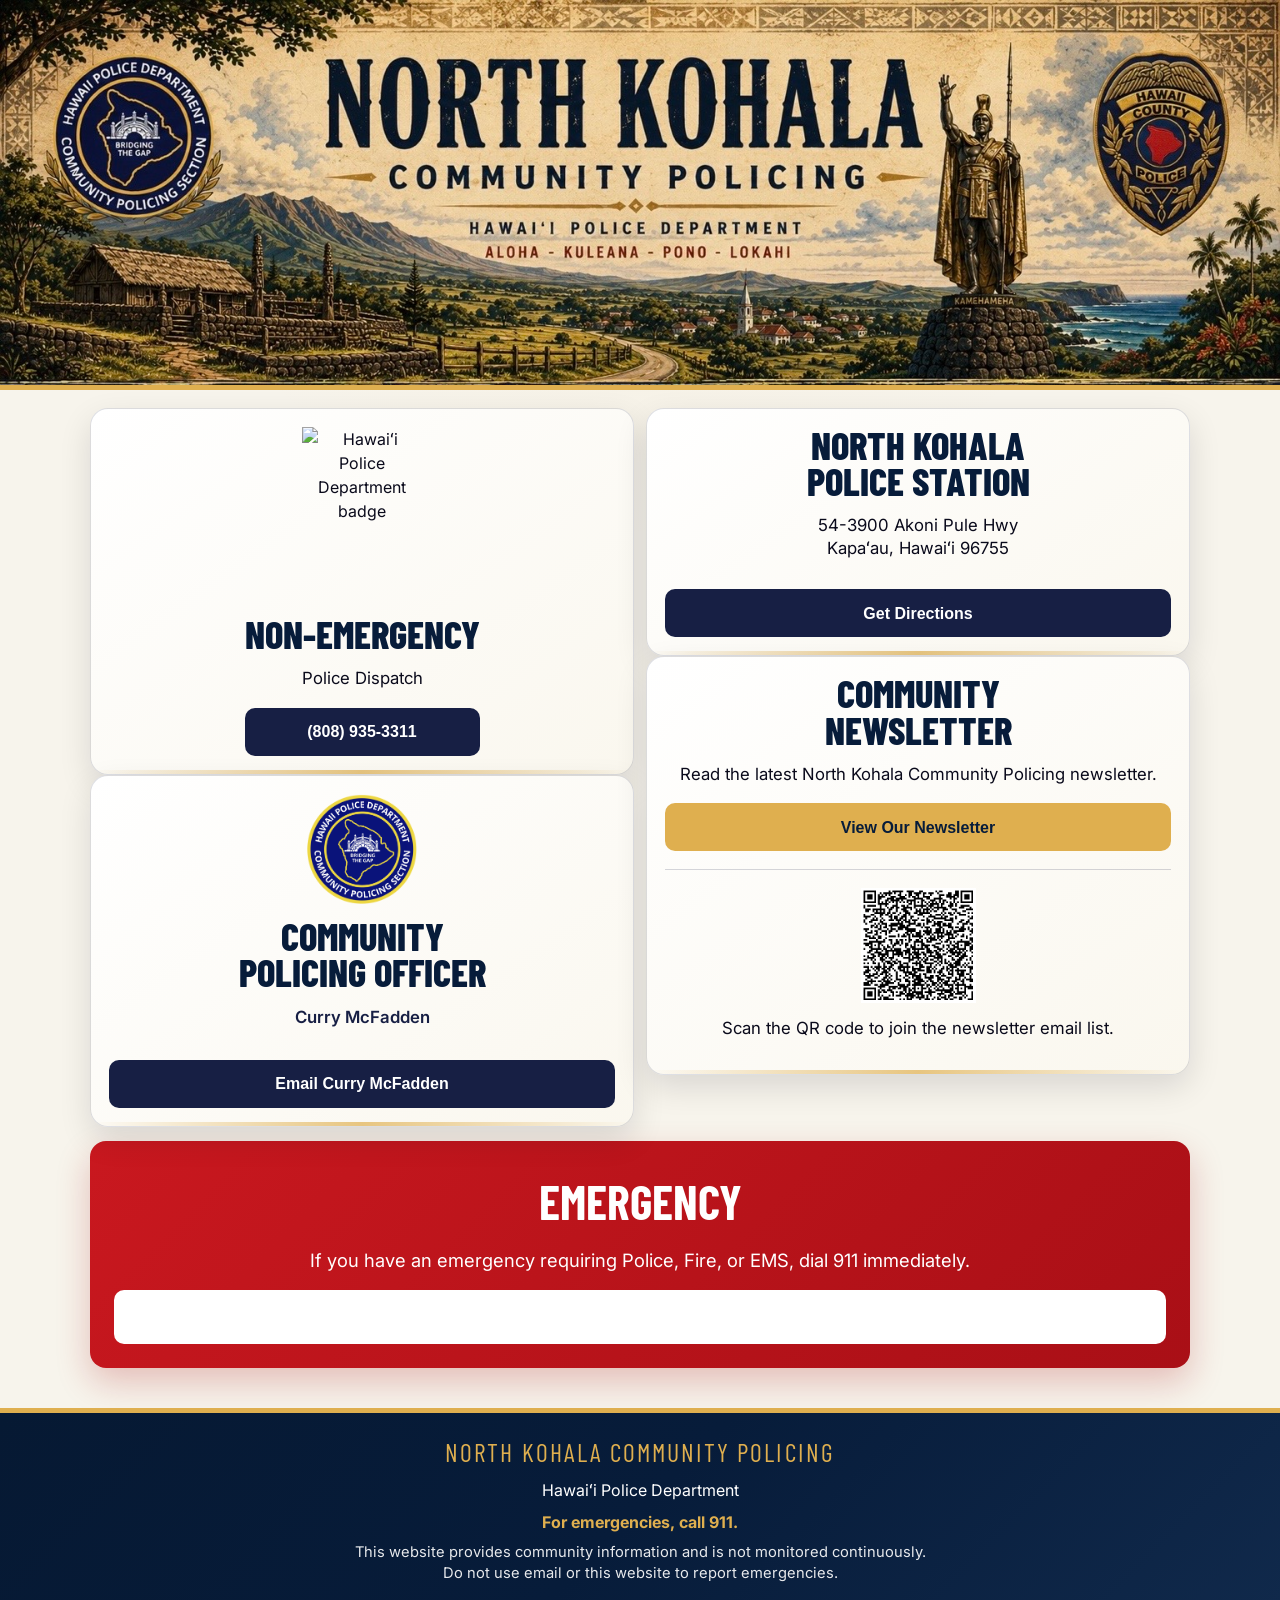
==== index.html @ f9454032 "Update index.html" ====
<!DOCTYPE html>
<html lang="en">
<head>
  <meta charset="UTF-8">

  <meta
    name="viewport"
    content="width=device-width, initial-scale=1"
  >

  <title>North Kohala Community Policing</title>

  <meta
    name="description"
    content="North Kohala Community Policing contact information, station directions, newsletter access, and community resources."
  >

  <link rel="preconnect" href="https://fonts.googleapis.com">
  <link rel="preconnect" href="https://fonts.gstatic.com" crossorigin>

  <link
    href="https://fonts.googleapis.com/css2?family=Barlow+Condensed:wght@600;700;800&family=Inter:wght@400;500;600;700;800&display=swap"
    rel="stylesheet"
  >

  <link rel="stylesheet" href="styles.css?v=5">
</head>

<body>

  <header class="site-header">
    <img
      class="banner"
      src="assets/Banner.jpeg"
      alt="North Kohala Community Policing banner"
    >
  </header>


  <main class="page-shell">

    <section
  class="information-grid"
  aria-label="North Kohala Community Policing resources"
>

  <div class="card-column">

    <article class="resource-card non-emergency-card">

      <div class="badge-column">
        <img
          class="police-badge"
          src="assets/badge.png"
          alt="Hawaiʻi Police Department badge"
        >
      </div>

      <div class="card-content">
        <h1>Non-Emergency</h1>

        <p class="card-subtitle">
          Police Dispatch
        </p>

        <a
          class="action-button navy-button"
          href="tel:+18089353311"
          aria-label="Call police dispatch at 808-935-3311"
        >
          <span>(808) 935-3311</span>
        </a>
      </div>

    </article>


    <article class="resource-card officer-card">

      <div class="officer-layout">

        <img
          class="community-logo"
          src="assets/CP LOGO.png"
          alt="Hawaiʻi Police Department Community Policing Section logo"
        >

        <div class="officer-copy">
          <h2>
            Community<br>
            Policing Officer
          </h2>

          <p class="officer-name">
            Curry McFadden
          </p>
        </div>

      </div>

      <a
        class="action-button navy-button officer-button"
        href="mailto:curry.mcfadden@hawaiipolice.gov"
      >
        <span class="button-icon" aria-hidden="true">✉</span>
        <span>Email Curry McFadden</span>
      </a>

    </article>

  </div>


  <div class="card-column">

    <article class="resource-card station-card">

      <div class="card-content centered-content">
        <h2>
          North Kohala<br>
          Police Station
        </h2>

        <address class="station-address">
          54-3900 Akoni Pule Hwy<br>
          Kapaʻau, Hawaiʻi 96755
        </address>

        <a
          class="action-button navy-button"
          href="https://maps.google.com/?q=54-3900+Akoni+Pule+Highway+Kapaau+HI+96755"
          target="_blank"
          rel="noopener noreferrer"
        >
          <span>Get Directions</span>
        </a>
      </div>

    </article>


    <article class="resource-card newsletter-card">

      <div class="card-content">
        <h2>
          Community<br>
          Newsletter
        </h2>

        <p>
          Read the latest North Kohala Community Policing newsletter.
        </p>

        <a
          class="action-button gold-button"
          href="https://canva.link/9jl9fqub5xuz5e1"
          target="_blank"
          rel="noopener noreferrer"
        >
          <span>View Our Newsletter</span>
        </a>

        <div class="newsletter-divider"></div>

        <div class="signup-row">

          <img
            class="qr-code"
            src="assets/BREVO signup QR Code.png"
            alt="QR code to join the North Kohala Community Policing newsletter email list"
          >

          <p class="signup-text">
            Scan the QR code to join the newsletter email list.
          </p>

        </div>

      </article>

    </section>


    <section class="emergency-panel" aria-labelledby="emergency-heading">

      <div class="siren-symbol" aria-hidden="true">
        🚨
      </div>

      <div class="emergency-copy">
        <h2 id="emergency-heading">Emergency</h2>

        <p>
          If you have an emergency requiring Police, Fire, or EMS,
          dial 911 immediately.
        </p>
      </div>

      <a
        class="call-911-button"
        href="tel:911"
        aria-label="Call 911"
      >
        <span>Call 911</span>
      </a>

    </section>

  </main>


  <footer class="site-footer">

    <p class="footer-heading">
      North Kohala Community Policing
    </p>

    <p>
      Hawaiʻi Police Department
    </p>

    <p class="footer-emergency">
      For emergencies, call 911.
    </p>

    <p class="footer-disclaimer">
      This website provides community information and is not monitored
      continuously.<br>
      Do not use email or this website to report emergencies.
    </p>

  </footer>

</body>
</html>
---- styles.css ----
:root {
  --ink: #0a0a1b;
  --navy: #171f44;
  --deep-navy: #071c3a;
  --gold: #dfaf4f;
  --brown: #7b471a;
  --blue: #5770b2;
  --cream: #f7f4ec;
  --card: #fffdf8;
  --white: #ffffff;
  --red: #c9181f;
  --red-dark: #a90f16;
  --border: rgba(23,31,68,.14);
  --shadow: 0 12px 32px rgba(10,10,27,.12);
}

*{
  margin:0;
  padding:0;
  box-sizing:border-box;
}

html{
  scroll-behavior:smooth;
}

body{
  min-width:320px;
  background:
    radial-gradient(circle at top,
      rgba(223,175,79,.09),
      transparent 34rem),
    var(--cream);
  color:var(--ink);
  font-family:"Inter",Arial,sans-serif;
  line-height:1.5;
}

img{
  display:block;
  max-width:100%;
  height:auto;
}

a{
  color:inherit;
}

.site-header{
  width:100%;
  background:var(--cream);
  border-bottom:5px solid var(--gold);
}

.banner{
  width:100%;
  display:block;
}

.page-shell{
  width:min(1180px,calc(100% - 48px));
  margin:40px auto;
}

.information-grid{
  display:grid;
  grid-template-columns:repeat(2,minmax(0,1fr));
  gap:24px;
}

.resource-card{
  position:relative;
  overflow:hidden;
  min-height:330px;
  padding:34px;
  background:linear-gradient(
      145deg,
      rgba(255,255,255,.98),
      rgba(250,247,238,.98));
  border:1px solid var(--border);
  border-radius:18px;
  box-shadow:var(--shadow);
}

.resource-card::after{
  content:"";
  position:absolute;
  left:0;
  right:0;
  bottom:0;
  height:4px;
  background:linear-gradient(
      90deg,
      transparent,
      rgba(223,175,79,.7),
      transparent);
}

.resource-card h1,
.resource-card h2{
  color:var(--deep-navy);
  font-family:"Barlow Condensed",Impact,sans-serif;
  font-size:clamp(2.2rem,4vw,3.2rem);
  font-weight:800;
  line-height:.95;
  margin-bottom:18px;
  text-transform:uppercase;
}

.resource-card p,
.resource-card address{
  font-size:1.15rem;
}

.resource-card address{
  font-style:normal;
  margin-bottom:24px;
}

.card-subtitle{
  font-size:1.25rem;
  margin-bottom:22px;
}

a.action-button{
  display:flex;
  align-items:center;
  justify-content:center;
  gap:12px;
  min-height:60px;
  padding:14px 24px;
  border-radius:12px;
  text-decoration:none;
  font-family:"Barlow Condensed",Impact,sans-serif;
  font-size:1.45rem;
  font-weight:700;
  text-transform:uppercase;
  transition:.18s;
}

a.action-button:hover{
  transform:translateY(-2px);
}

.navy-button{
  background:linear-gradient(
      180deg,
      var(--navy),
      var(--deep-navy));
  color:white;
}

.gold-button{
  background:linear-gradient(
      180deg,
      #ecc35e,
      var(--gold));
  color:var(--deep-navy);
}.non-emergency-card{
  display:grid;
  grid-template-columns:minmax(130px,.85fr) minmax(210px,1.35fr);
  gap:30px;
  align-items:center;
}

.badge-column{
  display:flex;
  justify-content:center;
  align-items:center;
}

.police-badge{
  width:100%;
  max-height:240px;
  object-fit:contain;
}

.centered-content{
  display:flex;
  flex-direction:column;
  justify-content:center;
  align-items:center;
  text-align:center;
  height:100%;
}

.station-card .action-button{
  width:min(100%,330px);
  margin:auto;
}

.newsletter-card p{
  margin-bottom:20px;
}

.newsletter-divider{
  margin:24px 0;
  border-top:1px solid rgba(23,31,68,.18);
}

.signup-row{
  display:grid;
  grid-template-columns:130px 1fr;
  gap:20px;
  align-items:center;
}

.qr-code{
  width:130px;
  height:auto;
}

.signup-text{
  margin:0;
  font-size:1rem!important;
}

.officer-card{
  display:flex;
  flex-direction:column;
  justify-content:space-between;
}

.officer-layout{
  display:grid;
  grid-template-columns:150px 1fr;
  gap:24px;
  align-items:center;
}

.community-logo{
  width:100%;
  max-height:210px;
  object-fit:contain;
}

.officer-name{
  color:var(--navy);
  font-size:1.45rem!important;
  font-weight:600;
}

.officer-button{
  margin-top:28px;
}

.emergency-panel{
  margin-top:26px;
  padding:30px 36px;
  display:grid;
  grid-template-columns:110px 1fr 230px;
  gap:28px;
  align-items:center;
  background:linear-gradient(
      135deg,
      var(--red),
      var(--red-dark));
  color:white;
  border-radius:18px;
  box-shadow:0 14px 34px rgba(169,15,22,.24);
}

.siren-symbol{
  display:flex;
  align-items:center;
  justify-content:center;
  font-size:4.5rem;
}

.emergency-copy h2{
  font-family:"Barlow Condensed",Impact,sans-serif;
  font-size:3rem;
  text-transform:uppercase;
  margin-bottom:10px;
}

.emergency-copy p{
  font-size:1.15rem;
}

a.call-911-button{
  display:flex;
  align-items:center;
  justify-content:center;
  min-height:78px;
  border-radius:12px;
  background:white;
  color:var(--red-dark);
  text-decoration:none;
  font-family:"Barlow Condensed",Impact,sans-serif;
  font-size:2rem;
  font-weight:800;
  text-transform:uppercase;
  transition:.18s;
}

a.call-911-button:hover{
  transform:translateY(-2px);
}

.site-footer{
  margin-top:40px;
  padding:34px 20px;
  text-align:center;
  color:white;
  background:linear-gradient(
      135deg,
      #061933,
      var(--deep-navy),
      #10294b);
  border-top:5px solid var(--gold);
}

.footer-heading{
  color:var(--gold);
  font-family:"Barlow Condensed",Impact,sans-serif;
  font-size:1.6rem;
  letter-spacing:.08em;
  text-transform:uppercase;
}

.footer-emergency{
  color:var(--gold);
  font-weight:700;
  margin-top:8px;
}

.footer-disclaimer{
  margin-top:12px;
  max-width:760px;
  margin-left:auto;
  margin-right:auto;
  font-size:.92rem;
  opacity:.9;
}@media (max-width:900px){

  .page-shell{
    width:min(94%,720px);
    margin:28px auto;
  }

  .information-grid{
    grid-template-columns:1fr;
  }

  .resource-card{
    min-height:auto;
  }

  .emergency-panel{
    grid-template-columns:90px 1fr;
    gap:20px;
  }

  a.call-911-button{
    grid-column:1/-1;
  }

}

@media (max-width:600px){

  .site-header{
    border-bottom-width:4px;
  }

  .page-shell{
    width:calc(100% - 28px);
    margin:18px auto;
  }

  .information-grid{
    gap:16px;
  }

  .resource-card{
    padding:22px 18px;
    border-radius:15px;
  }

  .resource-card h1,
  .resource-card h2{
    font-size:2.2rem;
  }

  .resource-card p,
  .resource-card address{
    font-size:1rem;
  }

  .non-emergency-card{
    grid-template-columns:105px 1fr;
    gap:16px;
  }

  .police-badge{
    max-height:170px;
  }

  .officer-layout{
    grid-template-columns:115px 1fr;
    gap:18px;
  }

  .community-logo{
    max-height:145px;
  }

  a.action-button{
    min-height:54px;
    font-size:1.25rem;
    padding:14px 16px;
  }

  .signup-row{
    grid-template-columns:105px 1fr;
    gap:16px;
  }

  .qr-code{
    width:105px;
  }

  .emergency-panel{
    padding:22px 18px;
    border-radius:15px;
    grid-template-columns:64px 1fr;
    gap:16px;
  }

  .siren-symbol{
    font-size:3rem;
  }

  .emergency-copy h2{
    font-size:2.5rem;
  }

  .emergency-copy p{
    font-size:1rem;
  }

  a.call-911-button{
    min-height:66px;
    font-size:1.7rem;
  }

}

@media (max-width:410px){

  .non-emergency-card,
  .officer-layout{
    grid-template-columns:1fr;
    text-align:center;
  }

  .badge-column{
    justify-content:center;
  }

  .police-badge{
    width:145px;
    max-height:180px;
    margin:auto;
  }

  .community-logo{
    width:140px;
    margin:auto;
  }

  .signup-row{
    grid-template-columns:92px 1fr;
  }

  .qr-code{
    width:92px;
  }

}/* FINAL LAYOUT OVERRIDE */

.page-shell {
  width: min(1100px, calc(100% - 24px)) !important;
  margin: 18px auto 24px !important;
}

.information-grid {
  display: grid !important;
  grid-template-columns: repeat(2, minmax(0, 1fr)) !important;
  gap: 12px !important;
}

.information-grid > article {
  min-height: 0 !important;
  padding: 18px !important;
  border: 1px solid rgba(23, 31, 68, 0.16) !important;
  border-radius: 16px !important;
  background: #fffdf8 !important;
  box-shadow: 0 8px 22px rgba(10, 10, 27, 0.1) !important;
  overflow: hidden !important;
}

.information-grid h1,
.information-grid h2 {
  font-size: clamp(1.55rem, 5vw, 2.4rem) !important;
  line-height: 1 !important;
  margin-bottom: 14px !important;
}

.information-grid p,
.information-grid address {
  font-size: clamp(0.88rem, 2.8vw, 1.05rem) !important;
}

/* Police badge */

img[src="assets/badge.png"] {
  width: 120px !important;
  max-width: 100% !important;
  height: 145px !important;
  object-fit: contain !important;
  margin: 0 auto 14px !important;
}

/* Community Policing logo */

img[src="assets/CP LOGO.png"] {
  width: 135px !important;
  max-width: 100% !important;
  height: 135px !important;
  object-fit: contain !important;
  margin: 0 auto 14px !important;
}

/* Newsletter QR code */

img[src="assets/BREVO signup QR Code.png"] {
  width: 115px !important;
  max-width: 100% !important;
  height: 115px !important;
  object-fit: contain !important;
  margin: 14px auto !important;
}

/* Turn every resource link into a button */

.information-grid a[href^="tel:"],
.information-grid a[href^="mailto:"],
.information-grid a[href*="maps.google"],
.information-grid a[href*="canva.link"] {
  display: flex !important;
  align-items: center !important;
  justify-content: center !important;
  width: 100% !important;
  min-height: 48px !important;
  margin-top: 14px !important;
  padding: 10px 12px !important;
  border-radius: 10px !important;
  background: #171f44 !important;
  color: #ffffff !important;
  font-family: Arial, sans-serif !important;
  font-size: clamp(0.82rem, 2.8vw, 1rem) !important;
  font-weight: 700 !important;
  line-height: 1.1 !important;
  text-align: center !important;
  text-decoration: none !important;
  text-transform: none !important;
}

/* Newsletter button in gold */

.information-grid a[href*="canva.link"] {
  background: #dfaf4f !important;
  color: #071c3a !important;
}

/* Keep content centered within the smaller cards */

.non-emergency-card,
.station-card,
.newsletter-card,
.officer-card {
  display: flex !important;
  flex-direction: column !important;
  justify-content: space-between !important;
  text-align: center !important;
}

.badge-column,
.officer-layout,
.signup-row {
  display: block !important;
}

/* Emergency panel remains full width at the bottom */

.emergency-panel {
  display: grid !important;
  grid-template-columns: 52px minmax(0, 1fr) !important;
  gap: 12px !important;
  margin-top: 14px !important;
  padding: 18px !important;
  border-radius: 16px !important;
  background: linear-gradient(135deg, #c9181f, #a90f16) !important;
  color: #ffffff !important;
}

.emergency-panel a[href="tel:911"] {
  grid-column: 1 / -1 !important;
  display: flex !important;
  align-items: center !important;
  justify-content: center !important;
  min-height: 54px !important;
  padding: 12px !important;
  border-radius: 10px !important;
  background: #ffffff !important;
  color: #a90f16 !important;
  font-size: 1.3rem !important;
  font-weight: 800 !important;
  text-decoration: none !important;
}

.siren-symbol {
  font-size: 2.4rem !important;
}

/* Prevent cards from becoming one wide column on phones */

@media (max-width: 600px) {
  .information-grid {
    grid-template-columns: repeat(2, minmax(0, 1fr)) !important;
  }

  .information-grid > article {
    padding: 14px 10px !important;
  }

  img[src="assets/badge.png"] {
    width: 100px !important;
    height: 125px !important;
  }

  img[src="assets/CP LOGO.png"] {
    width: 105px !important;
    height: 105px !important;
  }

  img[src="assets/BREVO signup QR Code.png"] {
    width: 95px !important;
    height: 95px !important;
  }
}/* MINOR CARD CLEANUP */

/* Remove the phone and direction-dot icons */
.non-emergency-card .button-icon,
.station-card .button-icon {
  display: none !important;
}

/* Allow the two right-side cards to shrink to their content */
.station-card,
.officer-card {
  align-self: start !important;
  min-height: 0 !important;
  height: auto !important;
}

/* Tighten the police-station card */
.station-card {
  justify-content: flex-start !important;
}

.station-card .centered-content {
  height: auto !important;
  justify-content: flex-start !important;
}

.station-card .action-button {
  margin-top: 18px !important;
}

/* Remove the large gap above the email button */
.officer-card {
  justify-content: flex-start !important;
}

.officer-button {
  margin-top: 22px !important;
}/* INDEPENDENT CARD HEIGHTS */

.information-grid {
  align-items: start !important;
}

.non-emergency-card {
  grid-column: 1 !important;
  grid-row: 1 !important;
}

.station-card {
  grid-column: 2 !important;
  grid-row: 1 !important;
}

.officer-card {
  grid-column: 1 !important;
  grid-row: 2 !important;
}

.newsletter-card {
  grid-column: 2 !important;
  grid-row: 2 !important;
}/* ---------- FINAL POLISH ---------- */

/* Tighten overall spacing */
.page-shell{
    margin-top:18px !important;
    margin-bottom:18px !important;
}

.card-column{
    gap:10px !important;
}

/* Cards */
.resource-card{
    padding:18px !important;
    border-radius:18px !important;
}

/* Headings */
.resource-card h1,
.resource-card h2{
    margin-bottom:14px !important;
    line-height:.95 !important;
}

.card-subtitle,
.resource-card p,
.resource-card address{
    margin-bottom:16px !important;
}

/* Police badge */
.police-badge{
    max-height:165px !important;
    margin-bottom:12px !important;
}

/* Community policing logo */
.community-logo{
    max-height:110px !important;
    margin-bottom:10px !important;
}

/* Officer card */
.officer-layout{
    gap:12px !important;
}

.officer-name{
    margin-top:8px !important;
}

.officer-button{
    margin-top:16px !important;
}

/* Newsletter */
.newsletter-divider{
    margin:18px 0 !important;
}

.qr-code{
    width:96px !important;
}

.signup-row{
    gap:12px !important;
}

.signup-text{
    font-size:.9rem !important;
    line-height:1.35 !important;
}

/* Buttons */
.action-button{
    min-height:46px !important;
    border-radius:14px !important;
}

.button-icon{
    display:none !important;
}

/* Emergency section */
.siren-symbol{
    display:none !important;
}

.emergency-panel{
    grid-template-columns:1fr !important;
    gap:16px !important;
    padding:24px !important;
}

.emergency-copy{
    text-align:center;
}

.call-911-button{
    justify-content:center !important;
}

.call-911-button span:first-child{
    display:none !important;
}

/* Footer */
.site-footer{
    padding:20px 20px 22px !important;
}

.footer-heading{
    margin-bottom:6px !important;
}

.footer-disclaimer{
    margin-top:8px !important;
    line-height:1.45 !important;
}

.station-address{
    max-width:220px;
    margin:0 auto 22px;
    line-height:1.35;
}
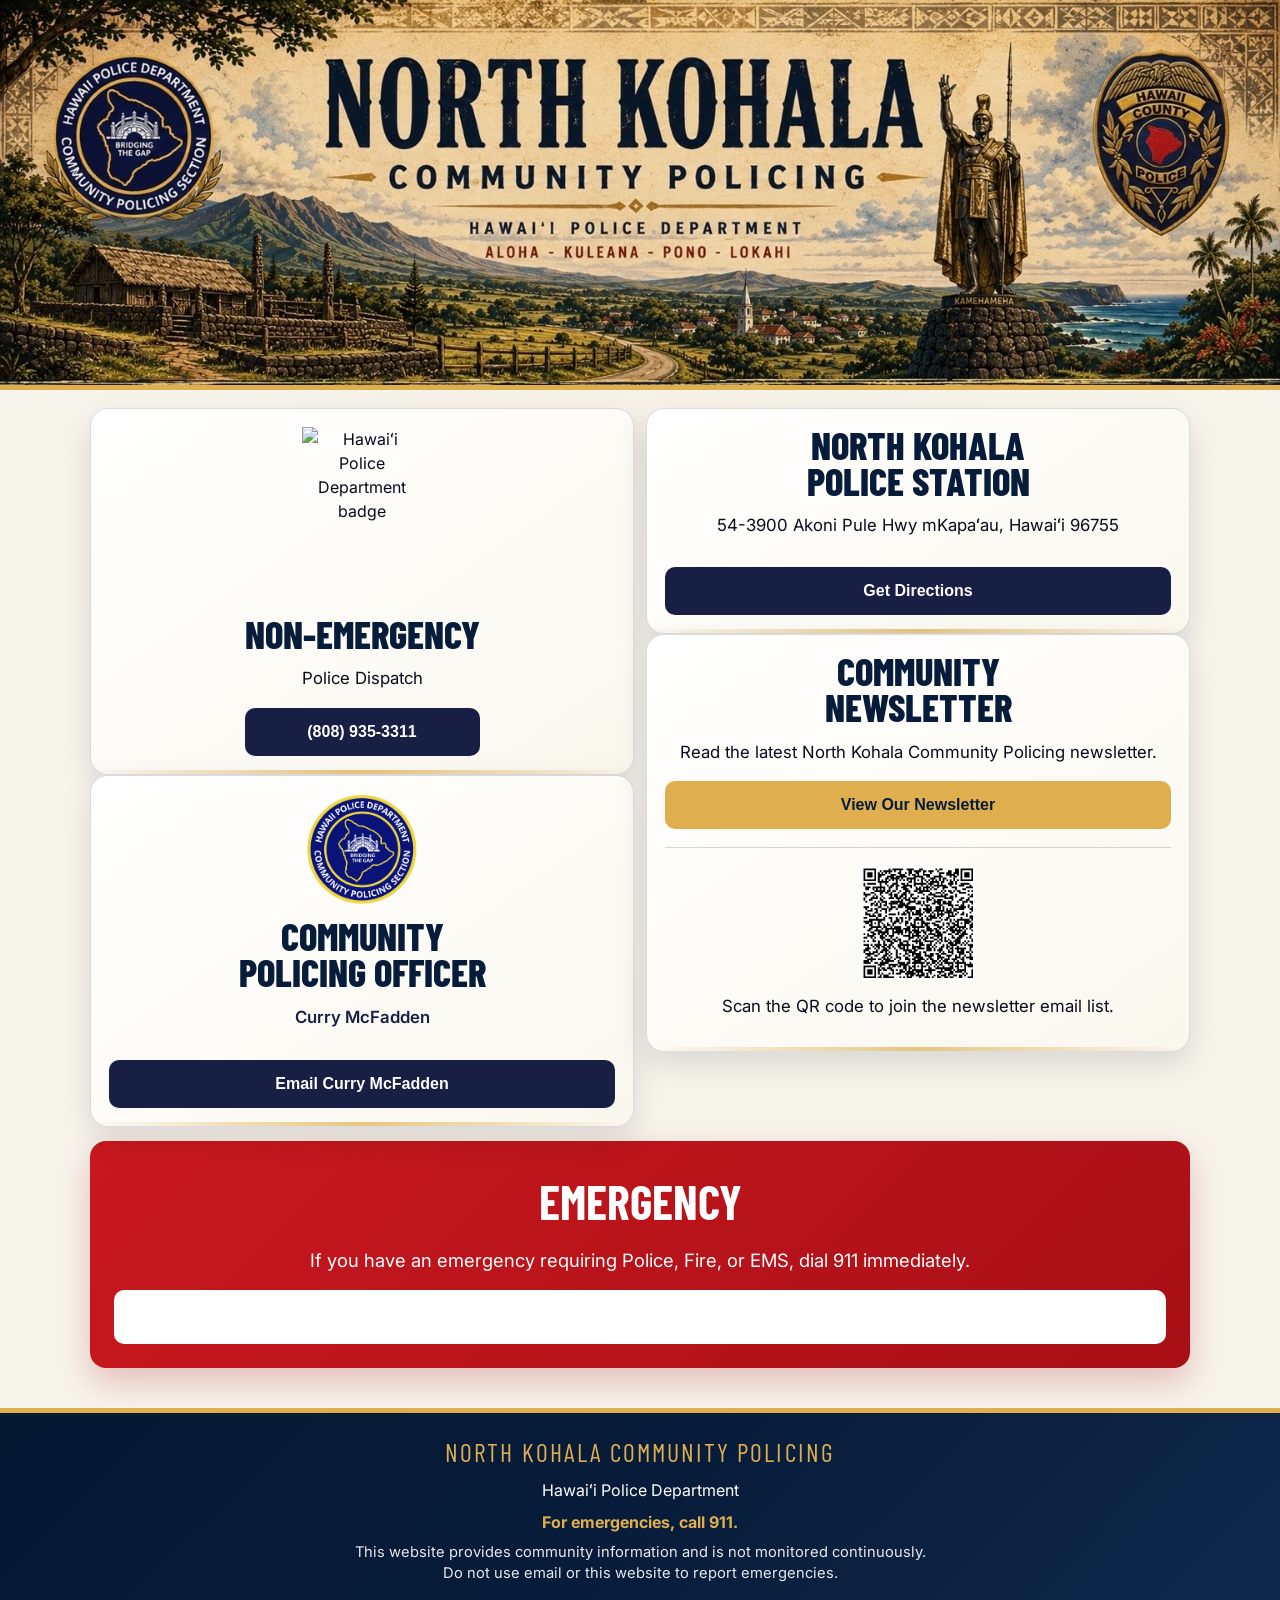
==== commit ca37e08c: "Update index.html" ====
--- a/index.html
+++ b/index.html
@@ -122,8 +122,8 @@
         </h2>
 
         <address class="station-address">
-          54-3900 Akoni Pule Hwy<br>
-          Kapaʻau, Hawaiʻi 96755
+          <span class="address-line">54-3900 Akoni Pule Hwy</span>
+           m<span class="address-line">Kapaʻau, Hawaiʻi 96755</span>
         </address>
 
         <a
--- a/styles.css
+++ b/styles.css
@@ -832,8 +832,11 @@
     line-height:1.45 !important;
 }
 
-.station-address{
-    max-width:220px;
-    margin:0 auto 22px;
-    line-height:1.35;
+.station-address {
+    width: 100%;
+    max-width: none;
+    margin: 0 auto 18px;
+    font-size: 0.88rem;
+    line-height: 1.35;
+    white-space: nowrap;
 }
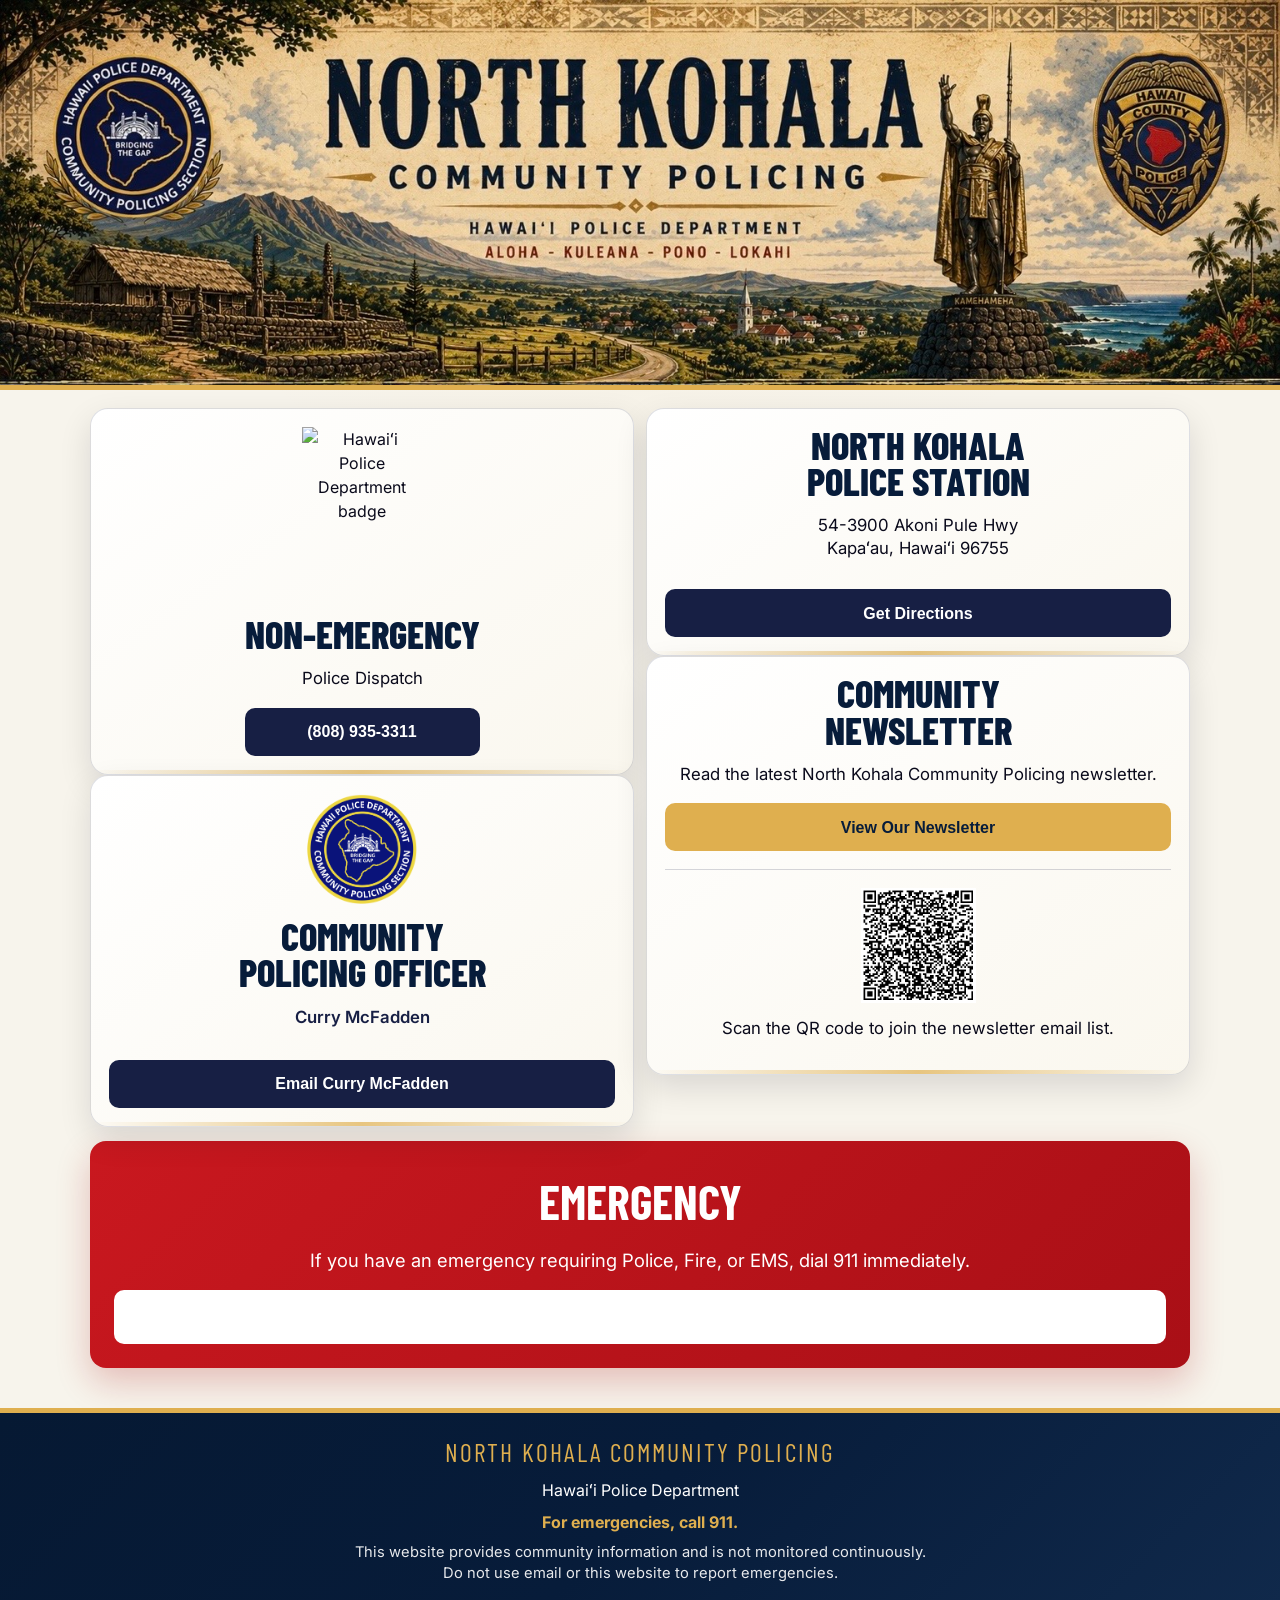
==== commit 81cf78cf: "Update index.html" ====
--- a/index.html
+++ b/index.html
@@ -123,7 +123,7 @@
 
         <address class="station-address">
           <span class="address-line">54-3900 Akoni Pule Hwy</span>
-           m<span class="address-line">Kapaʻau, Hawaiʻi 96755</span>
+          <span class="address-line">Kapaʻau, Hawaiʻi 96755</span>
         </address>
 
         <a
--- a/styles.css
+++ b/styles.css
@@ -833,10 +833,15 @@
 }
 
 .station-address {
-    width: 100%;
-    max-width: none;
-    margin: 0 auto 18px;
-    font-size: 0.88rem;
-    line-height: 1.35;
-    white-space: nowrap;
+  width: 100% !important;
+  max-width: none !important;
+  margin: 0 auto 18px !important;
+  font-size: 0.88rem !important;
+  line-height: 1.35 !important;
+  text-align: center !important;
+}
+
+.station-address .address-line {
+  display: block !important;
+  white-space: nowrap !important;
 }
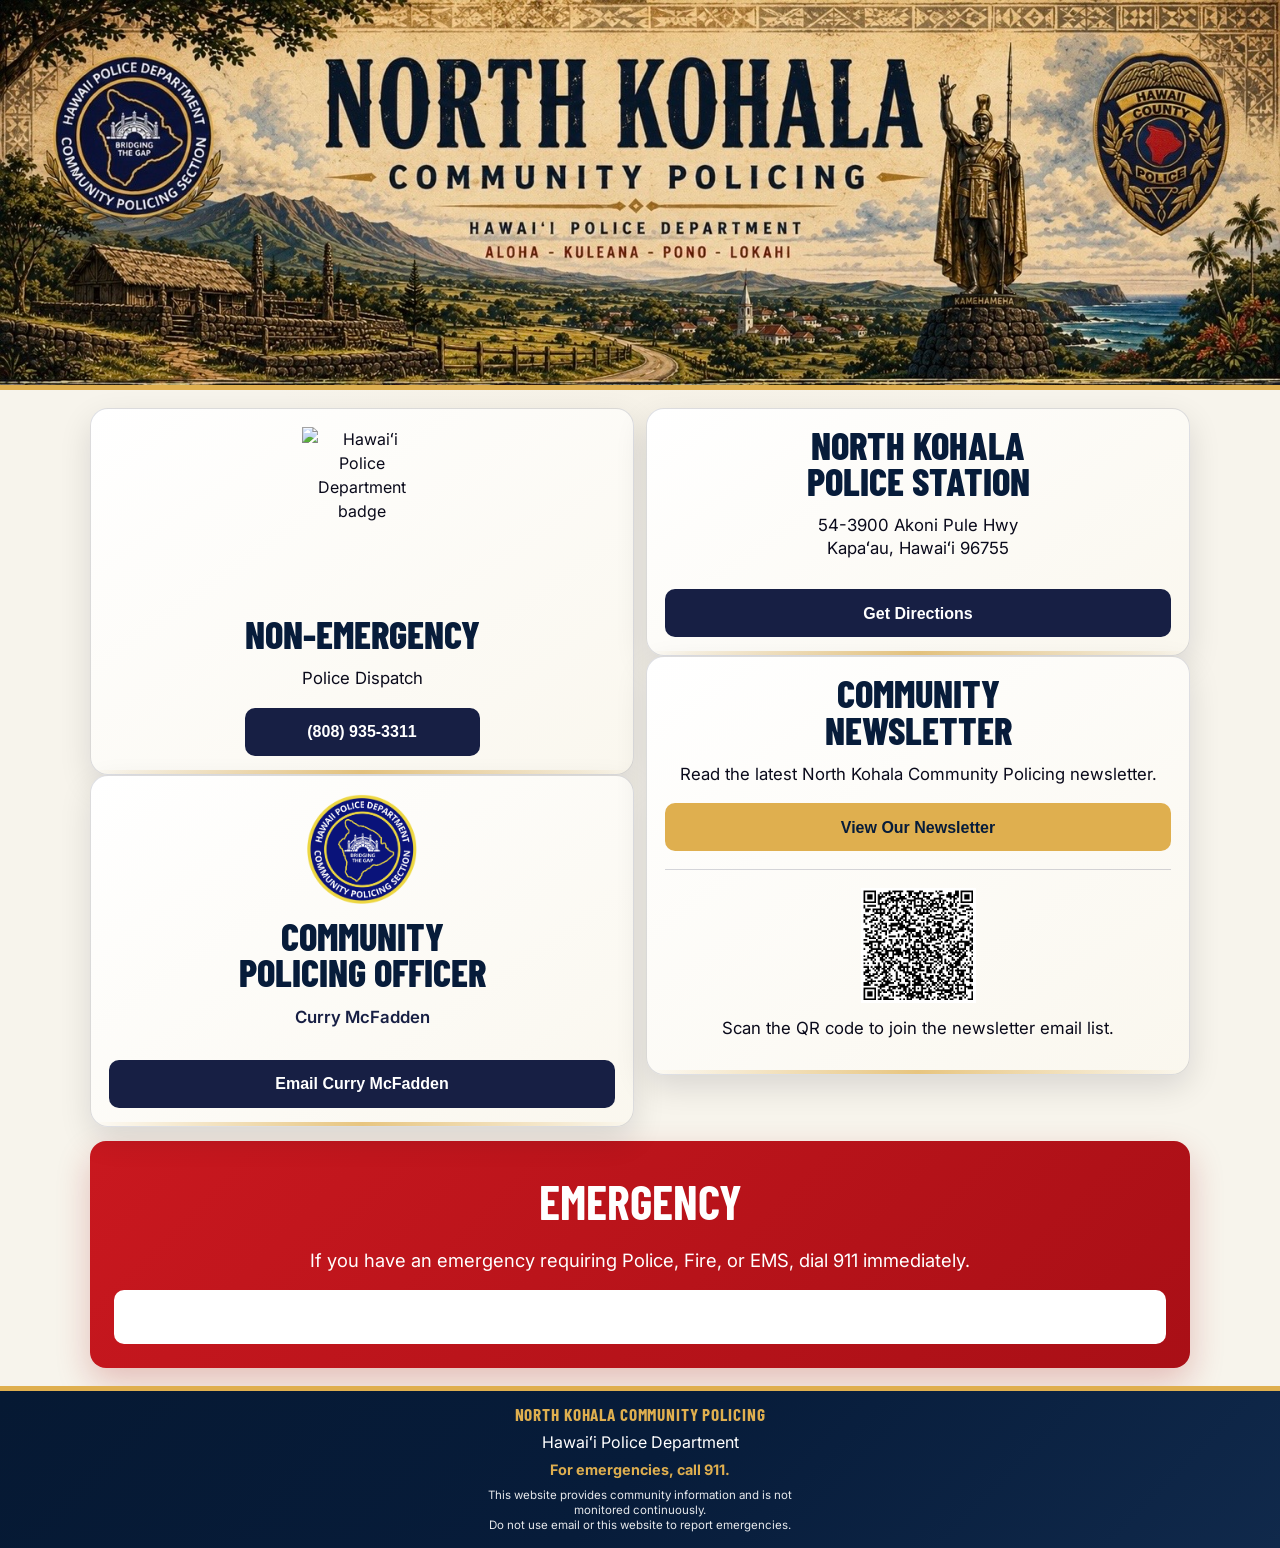
==== commit 7e1ea4e9: "Update index.html" ====
--- a/index.html
+++ b/index.html
@@ -23,7 +23,7 @@
     rel="stylesheet"
   >
 
-  <link rel="stylesheet" href="styles.css?v=5">
+  <link rel="stylesheet" href="styles.css?v=7">
 </head>
 
 <body>
--- a/styles.css
+++ b/styles.css
@@ -64,7 +64,7 @@
 
 .information-grid{
   display:grid;
-  grid-template-columns:repeat(2,minmax(0,1fr));
+  grid-template-columns: 0.9fr 1.1fr;
   gap:24px;
 }
 
@@ -298,41 +298,48 @@
   transform:translateY(-2px);
 }
 
-.site-footer{
-  margin-top:40px;
-  padding:34px 20px;
-  text-align:center;
-  color:white;
-  background:linear-gradient(
+.site-footer {
+  background:
+    linear-gradient(
       135deg,
       #061933,
       var(--deep-navy),
-      #10294b);
-  border-top:5px solid var(--gold);
-}
-
-.footer-heading{
-  color:var(--gold);
-  font-family:"Barlow Condensed",Impact,sans-serif;
-  font-size:1.6rem;
-  letter-spacing:.08em;
-  text-transform:uppercase;
-}
-
-.footer-emergency{
-  color:var(--gold);
-  font-weight:700;
-  margin-top:8px;
-}
-
-.footer-disclaimer{
-  margin-top:12px;
-  max-width:760px;
-  margin-left:auto;
-  margin-right:auto;
-  font-size:.92rem;
-  opacity:.9;
-}@media (max-width:900px){
+      #10294b
+    );
+  border-top: 5px solid var(--gold);
+  color: var(--white);
+  padding: 22px 18px 24px !important;
+  text-align: center;
+}
+
+.footer-heading {
+  color: var(--gold);
+  font-family: "Barlow Condensed", Impact, sans-serif;
+  font-size: 1.35rem !important;
+  font-weight: 700;
+  letter-spacing: 0.07em;
+  line-height: 1.05 !important;
+  margin: 0 auto 8px !important;
+  max-width: 320px;
+  text-transform: uppercase;
+}
+
+.footer-emergency {
+  color: var(--gold);
+  font-size: 1rem !important;
+  font-weight: 700;
+  margin: 8px 0 0 !important;
+}
+
+.footer-disclaimer {
+  font-size: 0.82rem !important;
+  line-height: 1.35 !important;
+  margin: 12px auto 0 !important;
+  max-width: 430px;
+  opacity: 0.9;
+}
+
+@media (max-width:900px){
 
   .page-shell{
     width:min(94%,720px);
@@ -629,7 +636,7 @@
 
 @media (max-width: 600px) {
   .information-grid {
-    grid-template-columns: repeat(2, minmax(0, 1fr)) !important;
+    grid-template-columns: 0.9fr 1.1fr; !important;
   }
 
   .information-grid > article {
@@ -844,4 +851,28 @@
 .station-address .address-line {
   display: block !important;
   white-space: nowrap !important;
+}/* FINAL FOOTER OVERRIDE */
+
+body .site-footer {
+  padding: 14px 14px 16px !important;
+}
+
+body .site-footer .footer-heading {
+  font-size: 1.08rem !important;
+  line-height: 1.05 !important;
+  letter-spacing: 0.05em !important;
+  margin: 0 auto 6px !important;
+  max-width: 260px !important;
+}
+
+body .site-footer .footer-emergency {
+  font-size: 0.9rem !important;
+  margin: 5px 0 0 !important;
+}
+
+body .site-footer .footer-disclaimer {
+  font-size: 0.72rem !important;
+  line-height: 1.28 !important;
+  margin: 8px auto 0 !important;
+  max-width: 330px !important;
 }
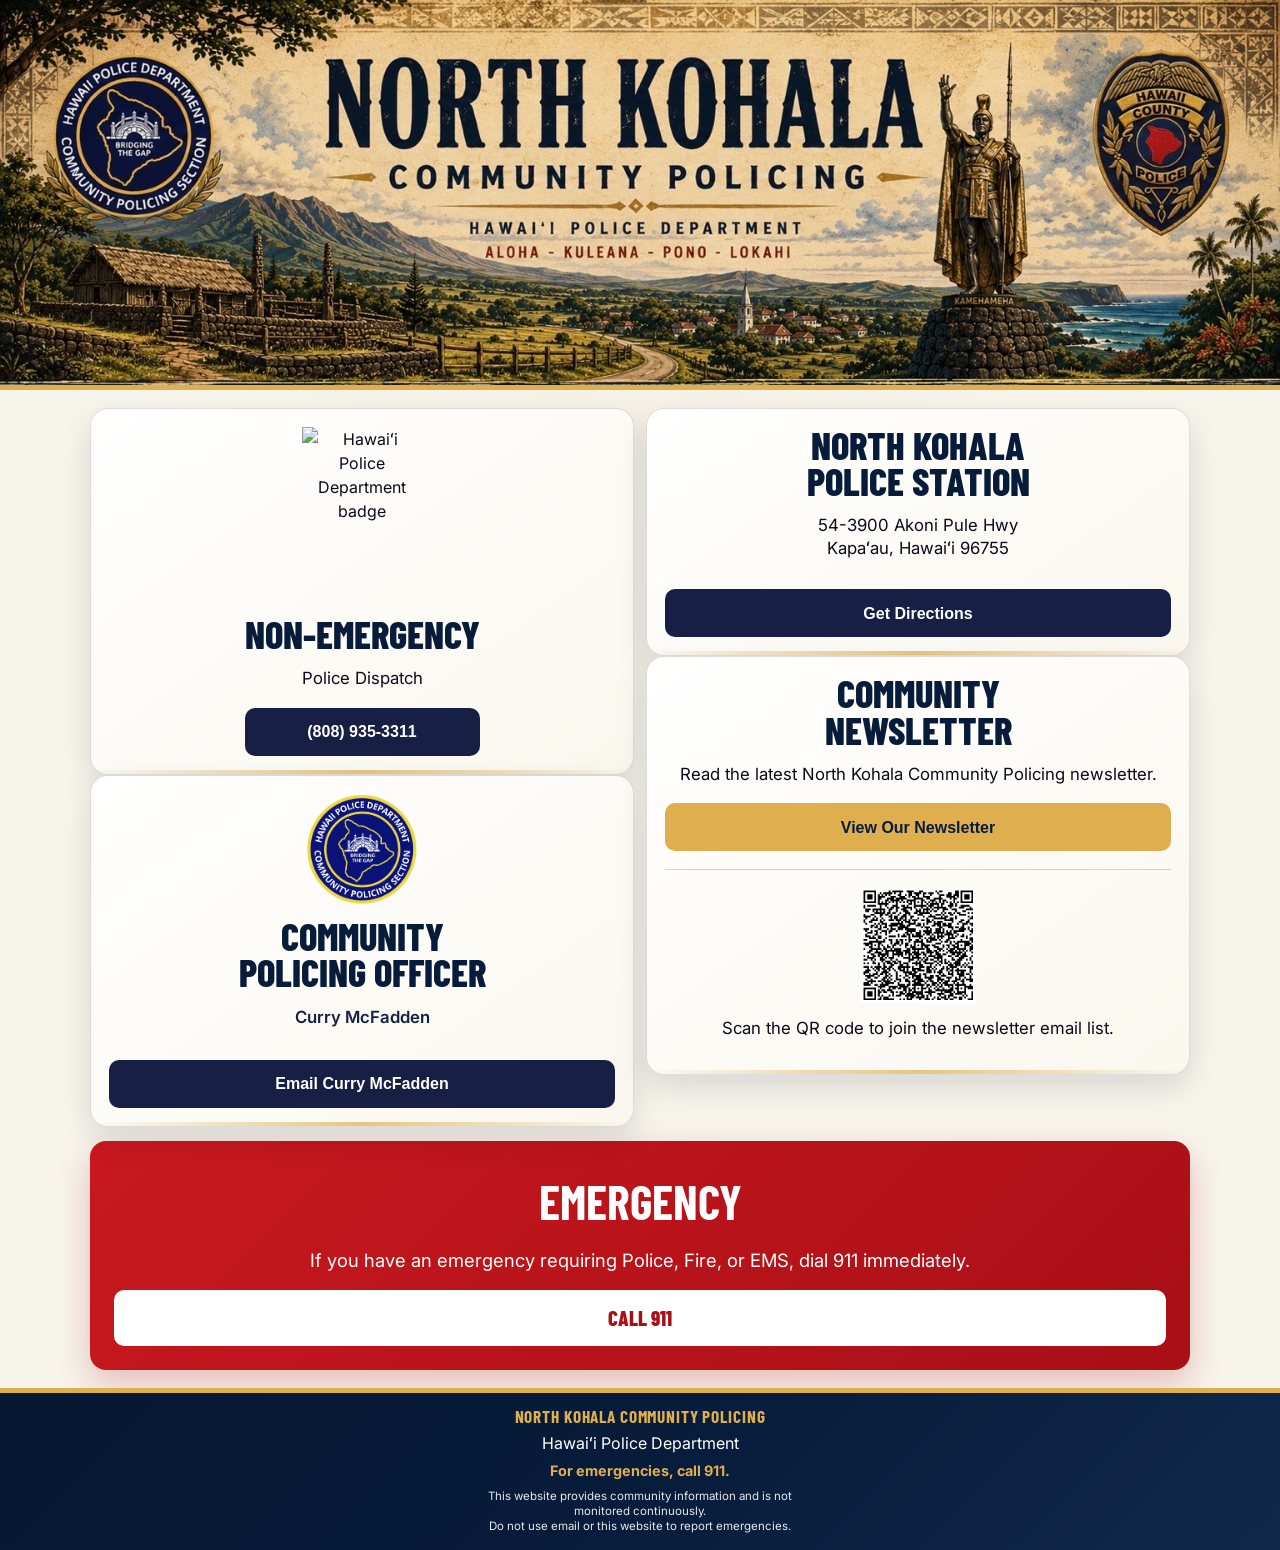
==== commit d676b19a: "Update index.html" ====
--- a/index.html
+++ b/index.html
@@ -23,7 +23,7 @@
     rel="stylesheet"
   >
 
-  <link rel="stylesheet" href="styles.css?v=7">
+  <link rel="stylesheet" href="styles.css?v=8">
 </head>
 
 <body>
--- a/styles.css
+++ b/styles.css
@@ -821,10 +821,6 @@
     justify-content:center !important;
 }
 
-.call-911-button span:first-child{
-    display:none !important;
-}
-
 /* Footer */
 .site-footer{
     padding:20px 20px 22px !important;
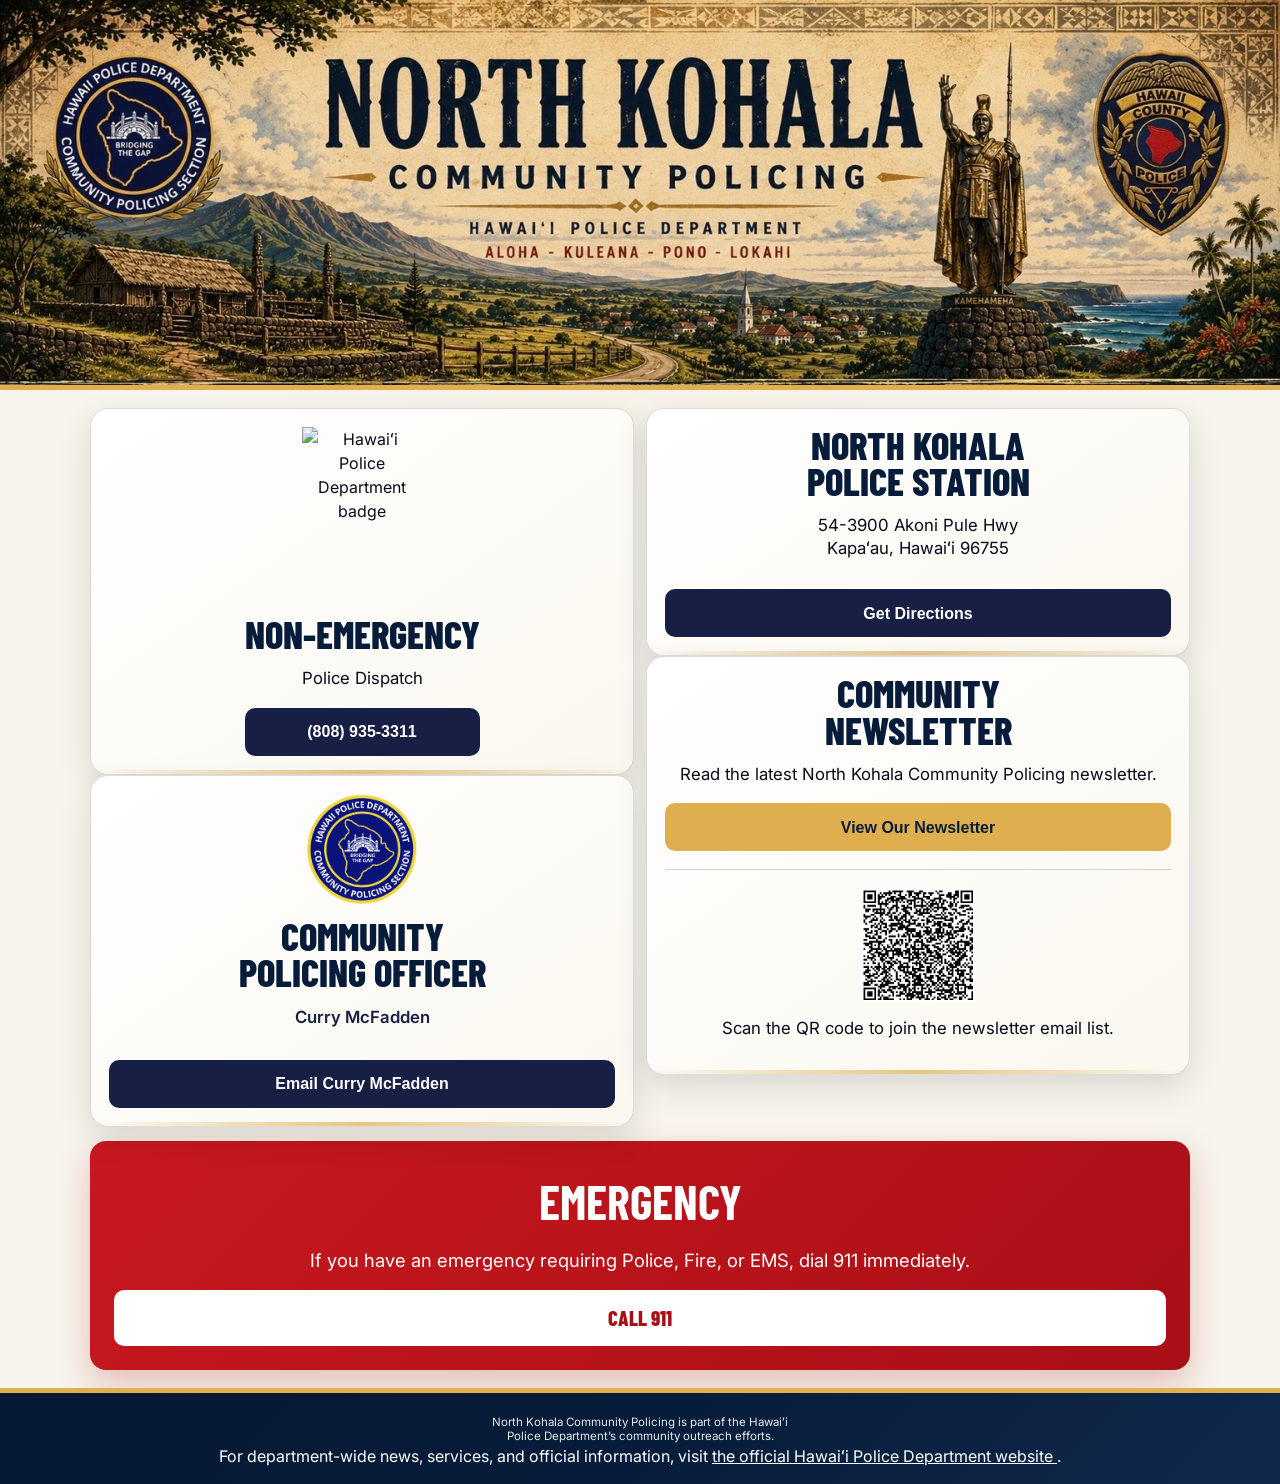
==== commit 2f808fa9: "Update index.html" ====
--- a/index.html
+++ b/index.html
@@ -211,22 +211,19 @@
 
   <footer class="site-footer">
 
-    <p class="footer-heading">
-      North Kohala Community Policing
+    <p class="footer-disclaimer">
+      North Kohala Community Policing is part of the Hawaiʻi Police Department’s community outreach efforts.
     </p>
 
-    <p>
-      Hawaiʻi Police Department
-    </p>
-
-    <p class="footer-emergency">
-      For emergencies, call 911.
-    </p>
-
-    <p class="footer-disclaimer">
-      This website provides community information and is not monitored
-      continuously.<br>
-      Do not use email or this website to report emergencies.
+    <p class="footer-official-link">
+      For department-wide news, services, and official information, visit
+     <a
+       href="https://www.hawaiipolice.gov"
+       target="_blank"
+       rel="noopener noreferrer"
+     >
+       the official Hawaiʻi Police Department website
+      </a>.
     </p>
 
   </footer>
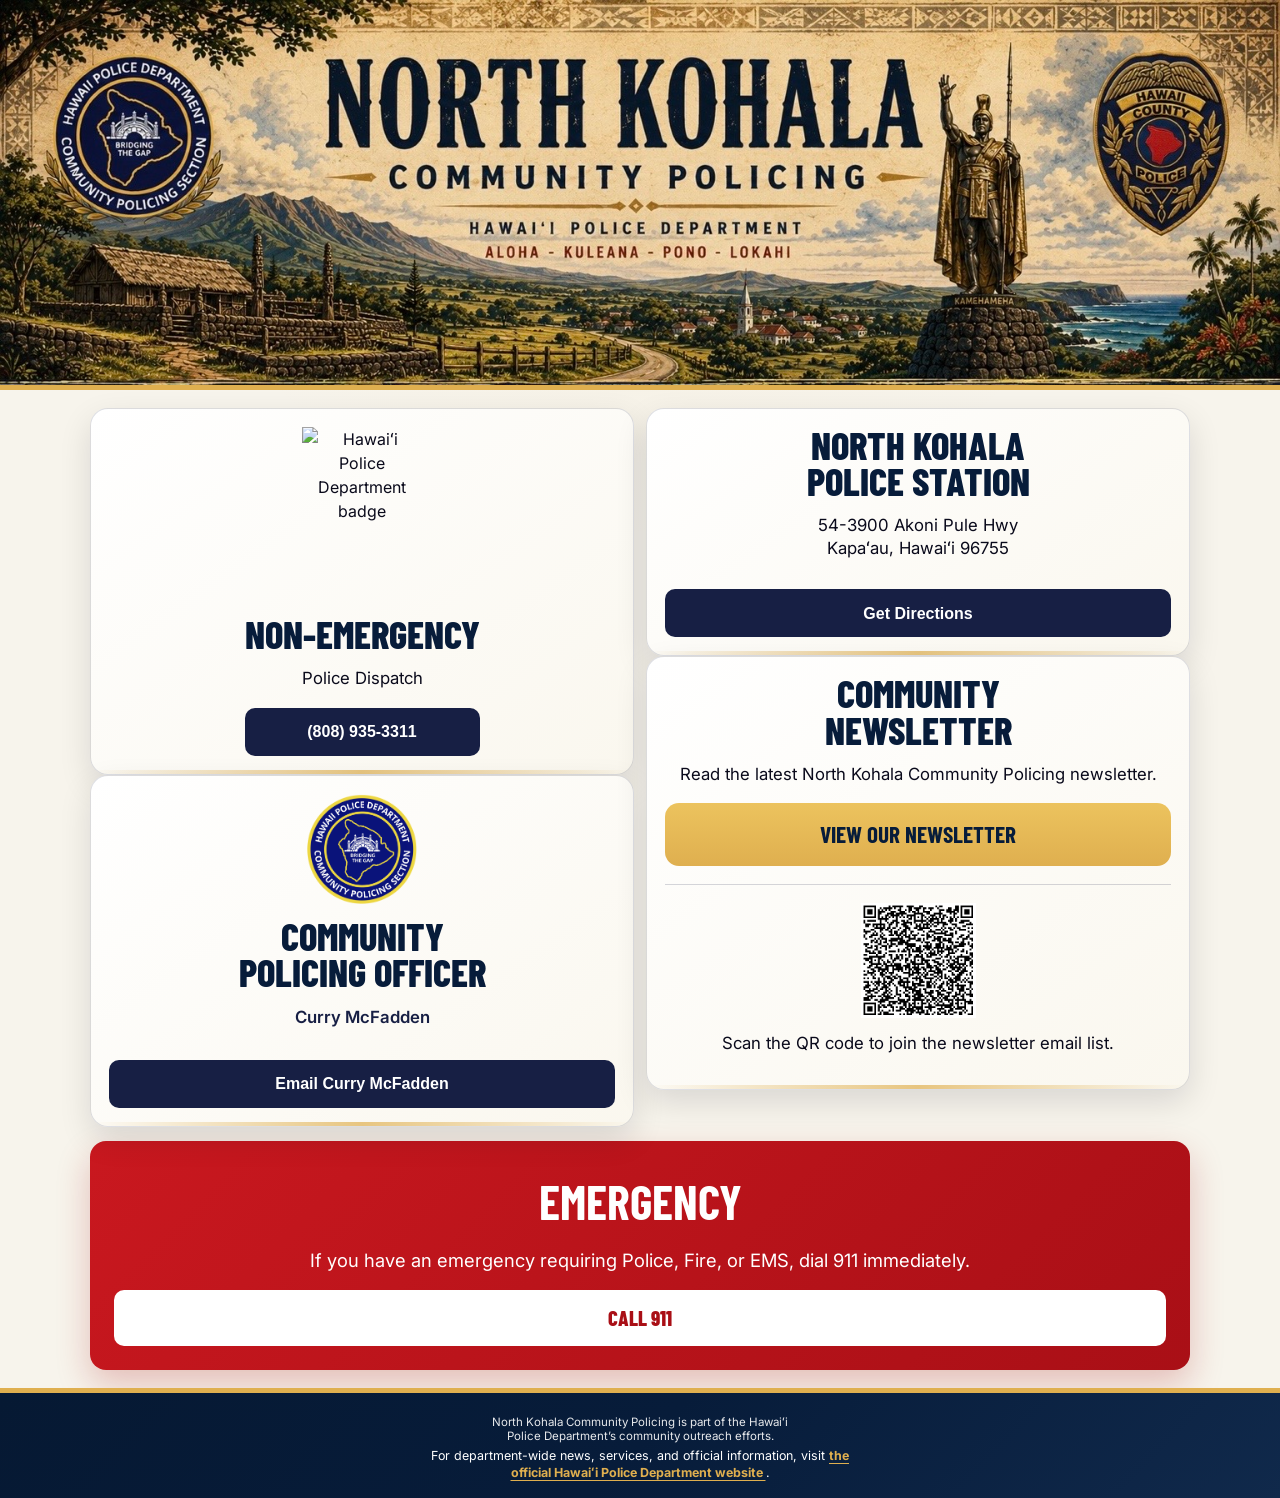
==== commit d6651be5: "Update index.html" ====
--- a/index.html
+++ b/index.html
@@ -153,7 +153,7 @@
 
         <a
           class="action-button gold-button"
-          href="https://canva.link/9jl9fqub5xuz5e1"
+          href="https://northkohalapolicenewsletter.my.canva.site/august-2026-newsletter"
           target="_blank"
           rel="noopener noreferrer"
         >
--- a/styles.css
+++ b/styles.css
@@ -871,4 +871,26 @@
   line-height: 1.28 !important;
   margin: 8px auto 0 !important;
   max-width: 330px !important;
+}
+/* OFFICIAL HPD FOOTER LINK */
+
+.footer-disclaimer {
+    margin: 8px auto 4px !important;
+    max-width: 330px !important;
+    font-size: 0.72rem !important;
+    line-height: 1.28 !important;
+}
+
+.footer-official-link {
+    margin: 4px auto 0 !important;
+    max-width: 430px !important;
+    font-size: 0.78rem !important;
+    line-height: 1.35 !important;
+}
+
+.footer-official-link a {
+    color: var(--gold) !important;
+    font-weight: 700 !important;
+    text-decoration: underline !important;
+    text-underline-offset: 3px;
 }
